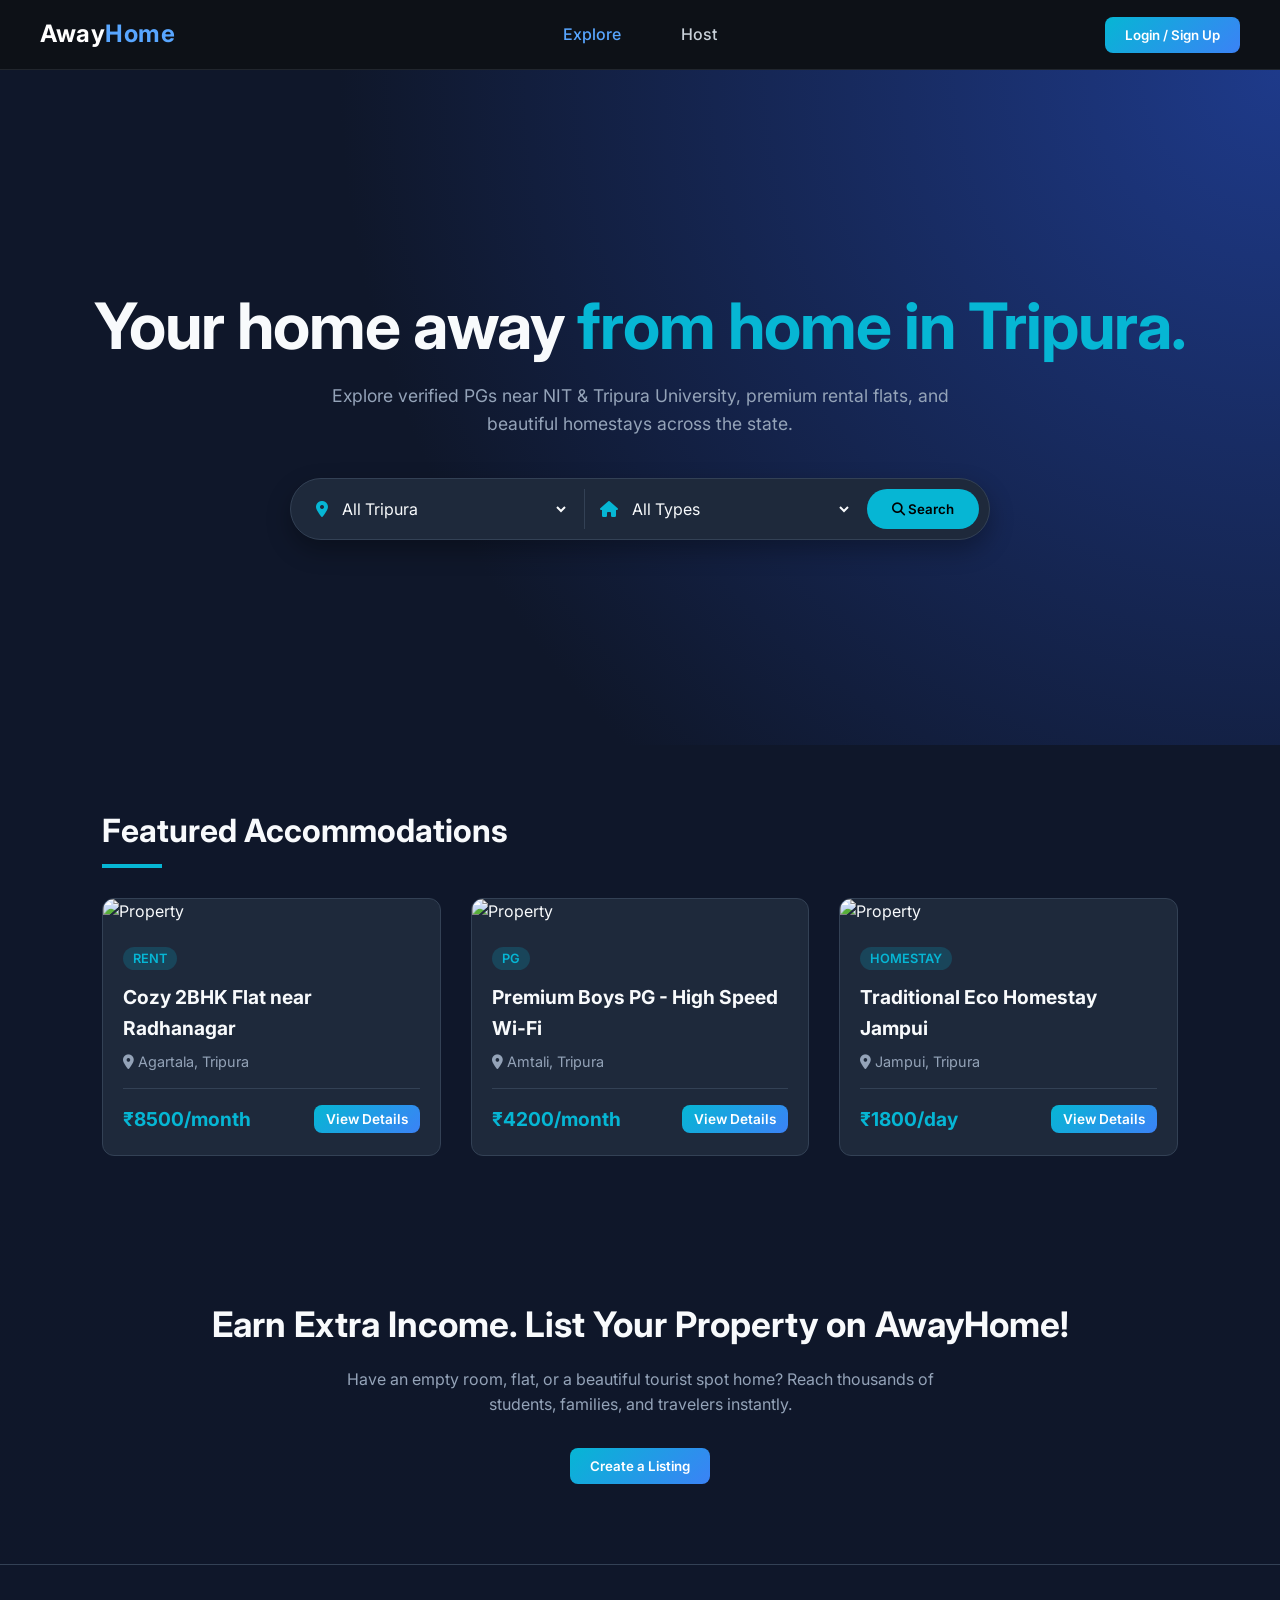
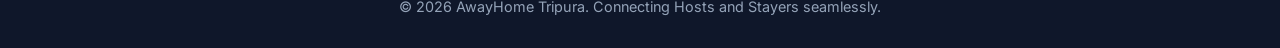
==== customer.html @ 304e469d "fix: add window location redirect to index.html inside logout handler" ====
<!DOCTYPE html>
<html lang="en">
<head>
    <meta charset="UTF-8">
    <meta name="viewport" content="width=device-width, initial-scale=1.0">
    <title>AwayHome | Your home away from home in Tripura</title>
    <link rel="stylesheet" href="style.css">
    <!-- FontAwesome for Icons -->
    <link rel="stylesheet" href="https://cdnjs.cloudflare.com/ajax/libs/font-awesome/6.4.0/css/all.min.css">
</head>
<body>

    <!-- Navigation Bar -->
    <header>
        <div class="logo">Away<span>Home</span></div>
    
        <nav class="nav-links">
          <a href="#discover" class="active">Explore</a>
          <a href="#list-property">Host</a>
        </nav>
    
        <div class="auth-controls">
          <span id="userGreeting" style="color: #94a3b8; display: none;"></span>
          <div class="button-group">
            <button id="hostDashBtn" class="btn-secondary" onclick="toggleForm('listModal')" style="display: none;">Dashboard</button>
            <button id="authBtn" class="btn-primary" onclick="openAuthModal()">Login / Sign Up</button>
          </div>
        </div>
      </header>

    <!-- Hero Section -->
    <section class="hero">
        <div class="hero-content">
            <h1>Your home away<span> from home in Tripura.</span></h1>
            <p class="sub-text">Explore verified PGs near NIT & Tripura University, premium rental flats, and beautiful homestays across the state.</p>
            
            <!-- Search & Filter Bar -->
            <div class="search-container">
                <div class="search-box">
                    <i class="fa-solid fa-location-dot"></i>
                    <select id="locationFilter">
                        <option value="all">All Tripura</option>
                        <option value="agartala">Agartala</option>
                        <option value="amtali">Amtali (Near NIT)</option>
                        <option value="jampui">Jampui Hills</option>
                        <option value="dharmanagar">Dharmanagar</option>
                    </select>
                </div>
                <div class="search-box">
                    <i class="fa-solid fa-house"></i>
                    <select id="typeFilter">
                        <option value="all">All Types</option>
                        <option value="rent">Rental House</option>
                        <option value="pg">PG / Hostel</option>
                        <option value="homestay">Homestay</option>
                    </select>
                </div>
                <button class="btn-search" onclick="filterListings()"><i class="fa-solid fa-magnifying-glass"></i> Search</button>
            </div>
        </div>
    </section>

    <!-- Main Content: Listings Section -->
    <main id="discover" class="container">
        <h2 class="section-title">Featured Accommodations</h2>
        <div class="listings-grid" id="listingsGrid">
            <!-- JavaScript will inject cards here dynamically -->
        </div>
    </main>

    <!-- Landlord Section / Call to Action -->
    <section id="list-property" class="cta-section">
        <div class="cta-content">
            <h2>Earn Extra Income. List Your Property on AwayHome!</h2>
            <p>Have an empty room, flat, or a beautiful tourist spot home? Reach thousands of students, families, and travelers instantly.</p>
            <a href="owner.html" style="text-decoration: none;">
                <button class="btn-primary">Create a Listing</button>
            </a>
        </div>
    </section>

    

    <footer>
        <p>&copy; 2026 AwayHome Tripura. Connecting Hosts and Stayers seamlessly.</p>
    </footer>


    <!-- Authentication Modal (Login / Signup) -->
    <div id="authModal" class="modal">
        <div class="modal-content" style="max-width: 400px;">
            <span class="close-btn" onclick="closeAuthModal()">&times;</span>
            <h3 id="authModalTitle">Login to AwayHome</h3>
            
            <form id="authForm" onsubmit="handleAuthSubmit(event)">
                <label>Email Address</label>
                <input type="email" id="authEmail" placeholder="name@example.com" required>

                <label>Password</label>
                <input type="password" id="authPassword" placeholder="••••••••" required>

                <button type="submit" id="authSubmitBtn" class="btn-primary" style="width: 100%; margin-top: 20px;">Sign In</button>
            
                <div class="divider">or</div>

                <button id="google-signin-btn" type="button" style="width: 100%; height: 40px; background-color: #ffffff; color: #1e293b; border: none; border-radius: 6px; display: flex; align-items: center; justify-content: center; font-size: 0.9rem; font-weight: 500; cursor: pointer;">
                    <img src="https://www.gstatic.com/firebasejs/ui/2.0.0/images/auth/google.svg" alt="Google Logo" style="width: 18px; height: 18px; margin-right: 10px; display: block;">
                    Sign in with Google
                  </button>
            </form>
            
            <p style="text-align: center; margin-top: 15px; font-size: 0.9rem; color: #94a3b8;">
                <span id="authToggleText">Don't have an account?</span> 
                <a href="#" id="authToggleLink" onclick="toggleAuthMode(event)" style="color: #06b6d4; text-decoration: none; font-weight: 600;">Sign Up</a>
            </p>
        </div>
    </div>

    <!-- Firebase App and Auth SDKs (v9 Compatible Compatibility Scripts) -->
    <script src="https://www.gstatic.com/firebasejs/10.7.1/firebase-app-compat.js"></script>
    <script src="https://www.gstatic.com/firebasejs/10.7.1/firebase-auth-compat.js"></script>

    <!-- Your existing local script mapping -->
    <script src="script.js"></script>
</body>

</html>
---- style.css ----
/* --- Google Fonts & Variables --- */
@import url('https://fonts.googleapis.com/css2?family=Inter:wght@300;400;600;700&display=swap');

:root {
    --bg-dark: #0f172a;       /* Premium Dark Slate Background */
    --card-bg: #1e293b;       /* Lighter slate for cards */
    --accent-cyan: #06b6d4;   /* High-energy Neon Cyan */
    --accent-blue: #3b82f6;   /* Electric Blue accent */
    --text-main: #f8fafc;     /* Clean Off-white */
    --text-muted: #94a3b8;    /* Muted Gray text */
}

* {
    margin: 0;
    padding: 0;
    box-sizing: border-box;
    font-family: 'Inter', sans-serif;
    scroll-behavior: smooth;
}

body {
    background-color: var(--bg-dark);
    color: var(--text-main);
    line-height: 1.6;
}

/* --- Header & Nav --- */
header {
    display: flex;
    justify-content: space-between;
    align-items: center;
    padding: 20px 8%;
    background-color: rgba(15, 23, 42, 0.95);
    position: sticky;
    top: 0;
    z-index: 100;
    border-bottom: 1px solid #334155;
}

.logo {
    font-size: 1.6rem;
    font-weight: 700;
    letter-spacing: 0.5px;
}

.logo span {
    color: var(--accent-cyan);
}

nav a {
    color: var(--text-muted);
    text-decoration: none;
    margin: 0 15px;
    font-weight: 600;
    transition: 0.3s;
}

nav a:hover, nav a.active {
    color: var(--accent-cyan);
}

/* --- Buttons --- */
.btn-primary {
    background: linear-gradient(135deg, var(--accent-cyan), var(--accent-blue));
    color: #fff;
    border: none;
    padding: 10px 20px;
    border-radius: 8px;
    cursor: pointer;
    font-weight: 600;
    transition: 0.3s transform ease;
}

.btn-secondary {
    background: transparent;
    color: var(--accent-cyan);
    border: 2px solid var(--accent-cyan);
    padding: 12px 25px;
    border-radius: 8px;
    cursor: pointer;
    font-weight: 600;
    transition: 0.3s;
}

.btn-secondary:hover {
    background: var(--accent-cyan);
    color: #000;
}

.btn-primary:hover {
    transform: translateY(-2px);
}

/* --- Hero Section --- */
.hero {
    min-height: 75vh;
    display: flex;
    align-items: center;
    justify-content: center;
    text-align: center;
    background: radial-gradient(circle at top right, #1e3a8a, var(--bg-dark) 65%);
    padding: 40px 20px;
}

.hero-content h1 {
    font-size: 4rem;
    font-weight: 700;
    margin-bottom: 5px;
    letter-spacing: -1px;
}

.hero-content h1 span {
    color: var(--accent-cyan);
}

.hero-content .tagline {
    color: var(--text-main);
    font-size: 1.4rem;
    font-weight: 400;
    font-style: italic;
    margin-bottom: 15px;
}

.hero-content .sub-text {
    color: var(--text-muted);
    font-size: 1.1rem;
    max-width: 650px;
    margin: 0 auto 40px auto;
}

/* --- Search Bar --- */
.search-container {
    display: flex;
    background-color: var(--card-bg);
    padding: 10px;
    border-radius: 50px;
    max-width: 700px;
    margin: 0 auto;
    border: 1px solid #334155;
    box-shadow: 0 10px 25px rgba(0,0,0,0.3);
}

.search-box {
    flex: 1;
    display: flex;
    align-items: center;
    padding: 0 15px;
    border-right: 1px solid #334155;
}

.search-box:last-of-type {
    border-right: none;
}

.search-box i {
    color: var(--accent-cyan);
    margin-right: 10px;
}

.search-box select {
    background: transparent;
    border: none;
    color: var(--text-main);
    width: 100%;
    outline: none;
    font-size: 1rem;
    cursor: pointer;
}

.search-box select option {
    background-color: var(--card-bg);
}

.btn-search {
    background-color: var(--accent-cyan);
    color: #000;
    border: none;
    padding: 12px 25px;
    border-radius: 50px;
    font-weight: 600;
    cursor: pointer;
}

/* --- Grid & Cards --- */
.container {
    padding: 60px 8%;
}

.section-title {
    font-size: 2rem;
    margin-bottom: 30px;
    position: relative;
}

.section-title::after {
    content: '';
    display: block;
    width: 60px;
    height: 4px;
    background-color: var(--accent-cyan);
    margin-top: 8px;
}

.listings-grid {
    display: grid;
    grid-template-columns: repeat(auto-fill, minmax(300px, 1fr));
    gap: 30px;
}

.card {
    background-color: var(--card-bg);
    border-radius: 12px;
    overflow: hidden;
    border: 1px solid #334155;
    transition: 0.3s;
}

.card:hover {
    transform: translateY(-5px);
    box-shadow: 0 10px 20px rgba(6, 182, 212, 0.15);
}

.card-img {
    height: 200px;
    width: 100%;
    object-fit: cover;
}

.card-body {
    padding: 20px;
}

.tag {
    background-color: rgba(6, 182, 212, 0.2);
    color: var(--accent-cyan);
    padding: 4px 10px;
    border-radius: 20px;
    font-size: 0.8rem;
    font-weight: 600;
    text-transform: uppercase;
}

.card-title {
    margin: 12px 0 6px 0;
    font-size: 1.2rem;
}

.card-location {
    color: var(--text-muted);
    font-size: 0.9rem;
    margin-bottom: 15px;
}

.card-footer {
    display: flex;
    justify-content: space-between;
    align-items: center;
    border-top: 1px solid #334155;
    padding-top: 15px;
}

.price {
    font-size: 1.2rem;
    font-weight: 700;
    color: var(--accent-cyan);
}

/* --- CTA Section --- */
.cta-section {
    background: linear-gradient(rgba(15,23,42,0.9), rgba(15,23,42,0.9)), url('https://images.unsplash.com/photo-1564013799919-ab600027ffc6?auto=format&fit=crop&w=1200&q=80');
    background-size: cover;
    background-position: center;
    padding: 80px 8%;
    text-align: center;
}

.cta-content h2 {
    font-size: 2.2rem;
    margin-bottom: 15px;
}

.cta-content p {
    color: var(--text-muted);
    max-width: 600px;
    margin: 0 auto 30px auto;
}

/* --- Form Modal --- */
.modal {
    display: none;
    position: fixed;
    top: 0; left: 0; width: 100%; height: 100%;
    background-color: rgba(0,0,0,0.7);
    justify-content: center;
    align-items: center;
    z-index: 1000;
}

.modal-content {
    background-color: var(--card-bg);
    padding: 30px;
    border-radius: 12px;
    width: 90%;
    max-width: 500px;
    border: 1px solid #334155;
    position: relative;
}

.close-btn {
    position: absolute;
    top: 15px; right: 20px;
    font-size: 1.8rem;
    cursor: pointer;
    color: var(--text-muted);
}

form label {
    display: block;
    margin-top: 12px;
    font-size: 0.9rem;
    color: var(--text-muted);
}

form input, form select {
    width: 100%;
    padding: 10px;
    background-color: var(--bg-dark);
    border: 1px solid #334155;
    border-radius: 6px;
    color: #fff;
    outline: none;
    margin-top: 5px;
}

footer {
    text-align: center;
    padding: 30px;
    border-top: 1px solid #334155;
    color: var(--text-muted);
    font-size: 0.9rem;
}
.divider {
    display: flex;
    align-items: center;
    text-align: center;
    margin: 15px 0;
    color: #888;
  }
  
  .divider::before, .divider::after {
    content: '';
    flex: 1;
    border-bottom: 1px solid #333;
  }
  
  .divider:not(:empty)::before { margin-right: .25em; }
  .divider:not(:empty)::after { margin-left: .25em; }
  
  .google-btn {
    width: 100%;
    height: 40px;
    background-color: #ffffff;
    color: #1f1f1f;
    border: none;
    border-radius: 4px;
    display: flex;
    align-items: center;
    justify-content: center;
    font-size: 14px;
    font-weight: 500;
    cursor: pointer;
    transition: background-color 0.2s ease;
  }
  
  .google-btn img {
    width: 18px;
    height: 18px;
    margin-right: 10px;
  }
  
  .google-btn:hover {
    background-color: #f1f1f1;
  }
 /* --- Optimized Mobile Responsive Navigation --- */
/* =========================================================================
   HEADER & NAVIGATION BASE STYLES (Desktop Baseline)
   ========================================================================= */
   header {
    background-color: #0d1117;
    padding: 0 40px;
    display: flex;
    justify-content: space-between;
    align-items: center;
    height: 70px;
    border-bottom: 1px solid #21262d;
    position: sticky;
    top: 0;
    z-index: 100;
}

.logo {
    color: #ffffff;
    font-size: 1.5rem;
    font-weight: bold;
    cursor: pointer;
}

.logo span {
    color: #58a6ff; /* Brand accent blue color */
}

.nav-links {
    display: flex;
    gap: 30px;
    align-items: center;
}

.nav-links a {
    color: #c9d1d9;
    text-decoration: none;
    font-size: 1rem;
    font-weight: 500;
    transition: color 0.3s ease;
}

.nav-links a:hover, .nav-links a.active {
    color: #58a6ff;
}

/* Authentication section wrapper layouts */
.auth-controls, .button-group {
    display: flex;
    align-items: center;
    gap: 15px;
}


/* =========================================================================
   PERFECT MOBILE VIEW (Place at the absolute bottom of your style.css)
   ========================================================================= */
@media (max-width: 768px) {
    header {
        flex-direction: column !important;
        align-items: center !important;
        justify-content: center !important;
        padding: 20px 15px !important;
        gap: 16px !important;
        height: auto !important; /* Expands height container naturally around content */
    }

    .logo {
        font-size: 1.4rem !important;
        margin: 0 !important;
    }

    /* Links row centered cleanly side-by-side */
    .nav-links {
        display: flex !important;
        flex-direction: row !important;
        justify-content: center !important;
        align-items: center !important;
        gap: 32px !important; /* Comfortable spacing for thumb-taps */
        margin: 5px 0 !important;
    }

    /* Auth container handles vertical stack rules cleanly */
    .auth-controls {
        display: flex !important;
        flex-direction: column !important;
        align-items: center !important;
        gap: 10px !important;
        width: 100% !important;
        margin: 0 !important;
    }

    /* Button alignment layout row */
    .button-group {
        display: flex !important;
        flex-direction: row !important;
        justify-content: center !important;
        align-items: center !important;
        gap: 12px !important;
        width: 100% !important;
    }

    #userGreeting {
        font-size: 0.9rem !important;
        margin: 0 !important;
        text-align: center !important;
    }

    /* Dynamic sizing configuration for buttons on small widths */
    #authBtn, #hostDashBtn {
        flex: 1 !important;
        max-width: 150px !important;
        text-align: center !important;
        padding: 10px 14px !important;
        font-size: 0.85rem !important;
        white-space: nowrap !important;
        border-radius: 6px !important;
        margin: 0 !important; /* Safely overwrites residual desktop offsets */
    }
}
/* =========================================================================
   ROLE SELECTION SPLASH SCREEN STYLES
   ========================================================================= */
   .role-overlay {
    position: fixed;
    top: 0;
    left: 0;
    width: 100%;
    height: 100%;
    background-color: #0d1117;
    z-index: 9999; /* Stands above everything, including the navbar */
    display: flex;
    justify-content: center;
    align-items: center;
    padding: 20px;
}

.role-card-container {
    text-align: center;
    max-width: 800px;
    width: 100%;
}

.role-title {
    color: #ffffff;
    font-size: 2.5rem;
    margin-bottom: 8px;
    font-weight: 700;
}

.role-title span {
    color: #58a6ff;
}

.role-subtitle {
    color: #8b949e;
    font-size: 1.1rem;
    margin-bottom: 40px;
}

.role-options {
    display: flex;
    gap: 24px;
    justify-content: center;
}

.role-card {
    background-color: #161b22;
    border: 1px solid #30363d;
    border-radius: 12px;
    padding: 30px 24px;
    flex: 1;
    max-width: 340px;
    cursor: pointer;
    transition: transform 0.2s ease, border-color 0.2s ease, box-shadow 0.2s ease;
    display: flex;
    flex-direction: column;
    align-items: center;
}

.role-card:hover {
    transform: translateY(-5px);
    border-color: #58a6ff;
    box-shadow: 0 8px 24px rgba(88, 166, 255, 0.1);
}

.role-icon {
    font-size: 3rem;
    margin-bottom: 16px;
}

.role-card h3 {
    color: #ffffff;
    font-size: 1.3rem;
    margin-bottom: 12px;
}

.role-card p {
    color: #8b949e;
    font-size: 0.9rem;
    line-height: 1.5;
    margin-bottom: 24px;
    text-align: center;
    flex-grow: 1; /* Ensures buttons line up evenly */
}

.role-btn {
    width: 100%;
    padding: 10px;
    font-weight: 600;
    border-radius: 6px;
    border: none;
    cursor: pointer;
}

/* Responsive optimization for mobile phones */
@media (max-width: 600px) {
    .role-options {
        flex-direction: column;
        align-items: center;
    }
    .role-card {
        width: 100%;
    }
    .role-title {
        font-size: 2rem;
    }
}
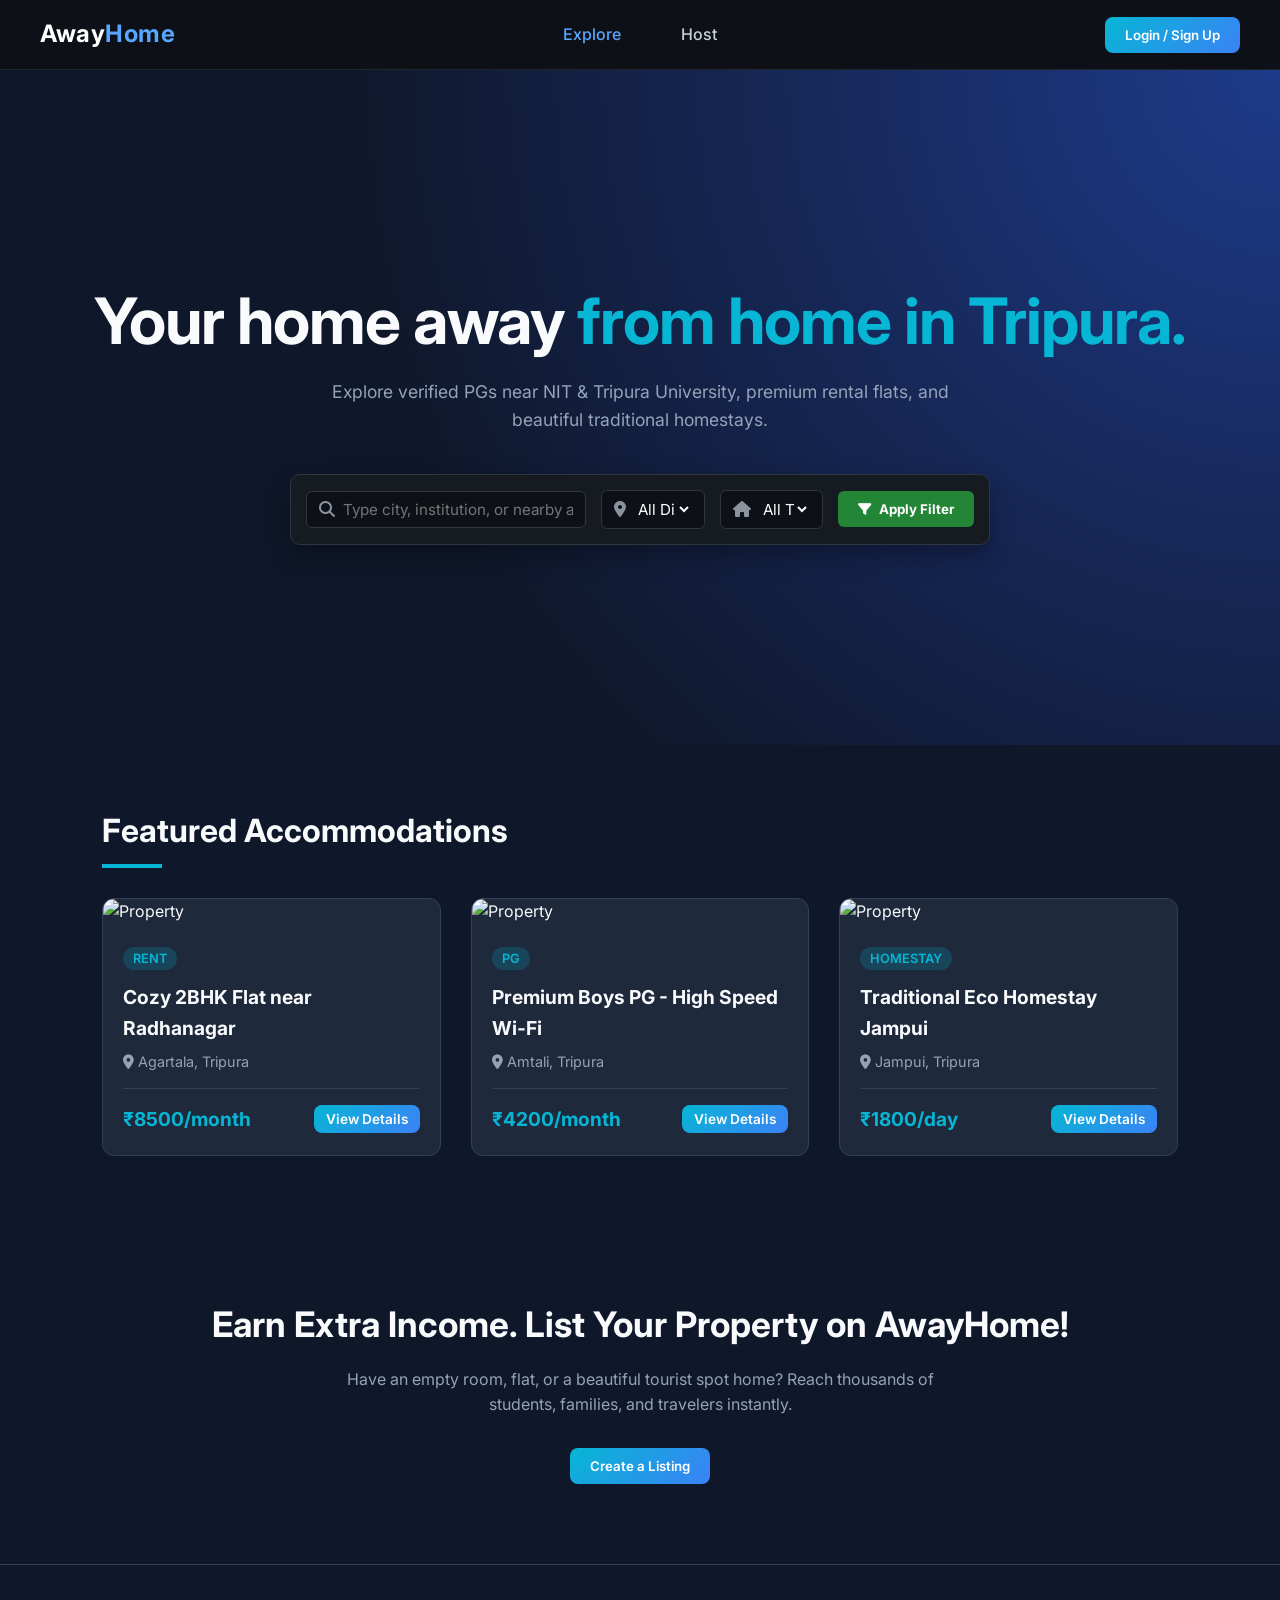
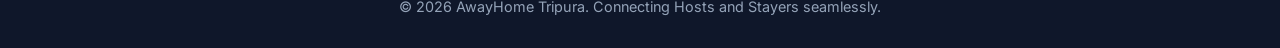
==== commit 17b57392: "feat: upgrade search engine with smart proximity and sync property types" ====
--- a/customer.html
+++ b/customer.html
@@ -5,70 +5,75 @@
     <meta name="viewport" content="width=device-width, initial-scale=1.0">
     <title>AwayHome | Your home away from home in Tripura</title>
     <link rel="stylesheet" href="style.css">
-    <!-- FontAwesome for Icons -->
     <link rel="stylesheet" href="https://cdnjs.cloudflare.com/ajax/libs/font-awesome/6.4.0/css/all.min.css">
 </head>
 <body>
 
-    <!-- Navigation Bar -->
     <header>
         <div class="logo">Away<span>Home</span></div>
-    
         <nav class="nav-links">
-          <a href="#discover" class="active">Explore</a>
-          <a href="#list-property">Host</a>
+            <a href="#discover" class="active">Explore</a>
+            <a href="#list-property">Host</a>
         </nav>
-    
         <div class="auth-controls">
-          <span id="userGreeting" style="color: #94a3b8; display: none;"></span>
-          <div class="button-group">
-            <button id="hostDashBtn" class="btn-secondary" onclick="toggleForm('listModal')" style="display: none;">Dashboard</button>
-            <button id="authBtn" class="btn-primary" onclick="openAuthModal()">Login / Sign Up</button>
-          </div>
+            <span id="userGreeting" style="color: #94a3b8; display: none;"></span>
+            <div class="button-group">
+                <button id="hostDashBtn" class="btn-secondary" onclick="toggleForm('listModal')" style="display: none;">Dashboard</button>
+                <button id="authBtn" class="btn-primary" onclick="openAuthModal()">Login / Sign Up</button>
+            </div>
         </div>
-      </header>
-
-    <!-- Hero Section -->
+    </header>
+
     <section class="hero">
         <div class="hero-content">
-            <h1>Your home away<span> from home in Tripura.</span></h1>
-            <p class="sub-text">Explore verified PGs near NIT & Tripura University, premium rental flats, and beautiful homestays across the state.</p>
-            
-            <!-- Search & Filter Bar -->
-            <div class="search-container">
-                <div class="search-box">
-                    <i class="fa-solid fa-location-dot"></i>
-                    <select id="locationFilter">
-                        <option value="all">All Tripura</option>
-                        <option value="agartala">Agartala</option>
-                        <option value="amtali">Amtali (Near NIT)</option>
-                        <option value="jampui">Jampui Hills</option>
-                        <option value="dharmanagar">Dharmanagar</option>
+            <h1>Your home away <span>from home in Tripura.</span></h1>
+            <p class="sub-text">Explore verified PGs near NIT & Tripura University, premium rental flats, and beautiful traditional homestays.</p>
+            
+            <div class="search-container" style="display: flex; flex-wrap: wrap; gap: 15px; background: #161b22; padding: 15px; border-radius: 10px; border: 1px solid #30363d; justify-content: center; align-items: center; margin-top: 20px;">
+                
+                <div class="search-box" style="display: flex; align-items: center; background: #0d1117; border: 1px solid #30363d; border-radius: 6px; padding: 8px 12px;">
+                    <i class="fa-solid fa-magnifying-glass" style="color: #8b949e; margin-right: 8px;"></i>
+                    <input type="text" id="textSearchInput" placeholder="Type city, institution, or nearby area (e.g. NIT)..." style="background: transparent; border: none; color: #fff; outline: none; font-size: 0.95rem; width: 230px;">
+                </div>
+
+                <div class="search-box" style="display: flex; align-items: center; background: #0d1117; border: 1px solid #30363d; border-radius: 6px; padding: 8px 12px;">
+                    <i class="fa-solid fa-location-dot" style="color: #8b949e; margin-right: 8px;"></i>
+                    <select id="locationFilter" style="background: transparent; border: none; color: #fff; outline: none; font-size: 0.95rem; cursor: pointer;">
+                        <option value="all">All Districts (Tripura)</option>
+                        <option value="west-tripura">West Tripura (Agartala, Amtali, Jirania)</option>
+                        <option value="sepahijala">Sepahijala (Bishalgarh, Sonamura)</option>
+                        <option value="gomati">Gomati (Udaipur)</option>
+                        <option value="south-tripura">South Tripura (Belonia)</option>
+                        <option value="khowai">Khowai</option>
+                        <option value="dhalai">Dhalai (Ambassa)</option>
+                        <option value="unakoti">Unakoti (Kailashahar)</option>
+                        <option value="north-tripura">North Tripura (Dharmanagar, Jampui Hills)</option>
                     </select>
                 </div>
-                <div class="search-box">
-                    <i class="fa-solid fa-house"></i>
-                    <select id="typeFilter">
+
+                <div class="search-box" style="display: flex; align-items: center; background: #0d1117; border: 1px solid #30363d; border-radius: 6px; padding: 8px 12px;">
+                    <i class="fa-solid fa-house" style="color: #8b949e; margin-right: 8px;"></i>
+                    <select id="typeFilter" style="background: transparent; border: none; color: #fff; outline: none; font-size: 0.95rem; cursor: pointer;">
                         <option value="all">All Types</option>
                         <option value="rent">Rental House</option>
                         <option value="pg">PG / Hostel</option>
                         <option value="homestay">Homestay</option>
                     </select>
                 </div>
-                <button class="btn-search" onclick="filterListings()"><i class="fa-solid fa-magnifying-glass"></i> Search</button>
+
+                <button class="btn-search" onclick="filterListings()" style="background: #238636; color: white; border: none; padding: 10px 20px; border-radius: 6px; font-weight: bold; cursor: pointer; display: flex; align-items: center; gap: 8px;">
+                    <i class="fa-solid fa-filter"></i> Apply Filter
+                </button>
             </div>
         </div>
     </section>
 
-    <!-- Main Content: Listings Section -->
     <main id="discover" class="container">
         <h2 class="section-title">Featured Accommodations</h2>
         <div class="listings-grid" id="listingsGrid">
-            <!-- JavaScript will inject cards here dynamically -->
-        </div>
+            </div>
     </main>
 
-    <!-- Landlord Section / Call to Action -->
     <section id="list-property" class="cta-section">
         <div class="cta-content">
             <h2>Earn Extra Income. List Your Property on AwayHome!</h2>
@@ -79,14 +84,17 @@
         </div>
     </section>
 
-    
-
     <footer>
         <p>&copy; 2026 AwayHome Tripura. Connecting Hosts and Stayers seamlessly.</p>
     </footer>
 
-
-    <!-- Authentication Modal (Login / Signup) -->
+    <div id="detailsModal" class="modal" style="display: none; position: fixed; z-index: 2000; left: 0; top: 0; width: 100%; height: 100%; background-color: rgba(0,0,0,0.8); align-items: center; justify-content: center;">
+        <div class="modal-content" style="max-width: 600px; width: 90%; background: #161b22; border: 1px solid #30363d; border-radius: 12px; padding: 25px; color: #fff; position: relative; max-height: 85vh; overflow-y: auto;">
+            <span class="close-btn" onclick="closeDetailsModal()" style="position: absolute; top: 15px; right: 20px; font-size: 28px; cursor: pointer; color: #8b949e;">&times;</span>
+            <div id="modalTargetContent"></div>
+        </div>
+    </div>
+
     <div id="authModal" class="modal">
         <div class="modal-content" style="max-width: 400px;">
             <span class="close-btn" onclick="closeAuthModal()">&times;</span>
@@ -95,33 +103,312 @@
             <form id="authForm" onsubmit="handleAuthSubmit(event)">
                 <label>Email Address</label>
                 <input type="email" id="authEmail" placeholder="name@example.com" required>
-
+                
                 <label>Password</label>
                 <input type="password" id="authPassword" placeholder="••••••••" required>
-
+                
                 <button type="submit" id="authSubmitBtn" class="btn-primary" style="width: 100%; margin-top: 20px;">Sign In</button>
-            
                 <div class="divider">or</div>
-
-                <button id="google-signin-btn" type="button" style="width: 100%; height: 40px; background-color: #ffffff; color: #1e293b; border: none; border-radius: 6px; display: flex; align-items: center; justify-content: center; font-size: 0.9rem; font-weight: 500; cursor: pointer;">
-                    <img src="https://www.gstatic.com/firebasejs/ui/2.0.0/images/auth/google.svg" alt="Google Logo" style="width: 18px; height: 18px; margin-right: 10px; display: block;">
-                    Sign in with Google
-                  </button>
             </form>
-            
+
+            <button id="google-signin-btn" type="button" style="width: 100%; height: 40px; background-color: #fff; border: 1px solid #30363d; border-radius: 6px; cursor: pointer; display: flex; align-items: center; justify-content: center; gap: 10px; font-weight: 500;">
+                <img src="https://www.gstatic.com/firebasejs/ui/2.0.0/images/auth/google.svg" alt="Google Logo" style="width: 18px; height: 18px;">
+                Sign in with Google
+            </button>
+
             <p style="text-align: center; margin-top: 15px; font-size: 0.9rem; color: #94a3b8;">
-                <span id="authToggleText">Don't have an account?</span> 
-                <a href="#" id="authToggleLink" onclick="toggleAuthMode(event)" style="color: #06b6d4; text-decoration: none; font-weight: 600;">Sign Up</a>
+                <span id="authToggleText">Don't have an account?</span>
+                <a href="#" id="authToggleLink" onclick="toggleAuthMode(event)" style="color: #06b6d4; text-decoration: none;">Sign Up</a>
             </p>
         </div>
     </div>
 
-    <!-- Firebase App and Auth SDKs (v9 Compatible Compatibility Scripts) -->
     <script src="https://www.gstatic.com/firebasejs/10.7.1/firebase-app-compat.js"></script>
     <script src="https://www.gstatic.com/firebasejs/10.7.1/firebase-auth-compat.js"></script>
-
-    <!-- Your existing local script mapping -->
+    <script src="https://www.gstatic.com/firebasejs/10.7.1/firebase-firestore-compat.js"></script>
+
     <script src="script.js"></script>
+
+    <script>
+      // FIXED: We DO NOT redefine 'const firebaseConfig' here. 
+      // It is already loaded and declared right above inside your script.js file.
+      
+      // Initialize Firestore reference handle directly using the active connection profile
+      const db = firebase.firestore();
+      const listingsGrid = document.getElementById("listingsGrid"); 
+
+      let globalListingsCache = []; // Holds live database state for local calculation
+
+    // Smart Proximity Dictionary: Maps search keywords to associated areas in Tripura
+    const proximityKeywords = {
+        "nit": ["amtali", "jirania", "west tripura"],
+        "agartala": ["radhanagar", "dhaleswar", "mahanam city", "nalgaria", "west tripura"],
+        "tripura university": ["suryamaninagar", "amtali", "west tripura"],
+        "jampui": ["vanghmun", "north tripura", "hill station"],
+        "nalgaria": ["mahanam", "ranirbazar", "jirania"]
+    };
+
+    function fetchLiveListings() {
+        console.log("Initializing Smart Real-time Sync Pipeline...");
+        
+        if (listingsGrid) {
+            listingsGrid.innerHTML = "<p style='color: #8b949e; text-align: center; width: 100%; padding: 20px;'>Connecting to AwayHome Database...</p>";
+        }
+
+        db.collection("listings").orderBy("createdAt", "desc").onSnapshot((snapshot) => {
+            globalListingsCache = []; // Reset local cache array
+            console.log("Database updated! Total items pulled:", snapshot.size);
+            
+            snapshot.forEach((doc) => {
+                globalListingsCache.push({ id: doc.id, ...doc.data() });
+            });
+            
+            // Run the rendering engine automatically to process filters
+            filterListings();
+        }, (error) => {
+            console.error("Firestore loading error:", error);
+        });
+    }
+
+    function filterListings() {
+        const textSearchInput = document.getElementById("textSearchInput");
+        const locationFilter = document.getElementById("locationFilter");
+        const typeFilter = document.getElementById("typeFilter");
+
+        const textSearch = textSearchInput ? textSearchInput.value.toLowerCase().trim() : "";
+        const selectedDistrict = locationFilter ? locationFilter.value : "all";
+        const selectedType = typeFilter ? typeFilter.value : "all";
+
+        if (!listingsGrid) return;
+        listingsGrid.innerHTML = ""; // Clear current grid view
+
+        // Filter database array cache dynamically
+        const filteredResults = globalListingsCache.filter(item => {
+            const itemTitle = (item.title || "").toLowerCase();
+            const itemLocation = (item.location || "").toLowerCase();
+            const itemDescription = (item.description || "").toLowerCase();
+            const itemType = (item.type || "").toLowerCase();
+
+            // 1. Evaluate Property Type Match with Smart Keyword Mapping
+        let matchesType = false;
+        if (selectedType === "all") {
+            matchesType = true;
+        } else {
+            // Check direct exact values or shorthand strings
+            if (itemType === selectedType) {
+                matchesType = true;
+            } 
+            // Smart Mapping for 'Rental House' option (captures 'rent', 'flat', 'house', 'bhk', 'apartment')
+            else if (selectedType === "rent" && (itemType.includes("rent") || itemTitle.toLowerCase().includes("flat") || itemTitle.toLowerCase().includes("house") || itemTitle.toLowerCase().includes("bhk") || itemTitle.toLowerCase().includes("apartment"))) {
+                matchesType = true;
+            } 
+            // Smart Mapping for 'PG / Hostel' option (captures 'pg', 'hostel', 'sharing', 'boys', 'girls')
+            else if (selectedType === "pg" && (itemType.includes("pg") || itemType.includes("hostel") || itemTitle.toLowerCase().includes("pg") || itemTitle.toLowerCase().includes("hostel"))) {
+                matchesType = true;
+            } 
+            // Smart Mapping for 'Homestay' option (captures 'homestay', 'stay', 'cabin', 'eco')
+            else if (selectedType === "homestay" && (itemType.includes("homestay") || itemTitle.toLowerCase().includes("homestay") || itemTitle.toLowerCase().includes("stay"))) {
+                matchesType = true;
+            }
+        }
+
+            // 2. Evaluate District Dropdown Match with Smart Area Mapping
+        let matchesDistrict = false;
+        if (selectedDistrict === "all") {
+            matchesDistrict = true;
+        } else {
+            const normalizedDistrictString = selectedDistrict.replace("-", " "); // e.g., "north-tripura" -> "north tripura"
+            
+            // Direct check: Does the document text explicitly mention the district name?
+            if (itemLocation.includes(normalizedDistrictString) || itemDescription.includes(normalizedDistrictString)) {
+                matchesDistrict = true;
+            } 
+            // Smart sub-location check: If "North Tripura" is selected, automatically capture Jampui properties!
+            else if (selectedDistrict === "north-tripura" && (itemLocation.includes("jampui") || itemTitle.includes("jampui"))) {
+                matchesDistrict = true;
+            }
+            // Smart sub-location check: If "West Tripura" is selected, automatically match Agartala, Amtali, and Jirania options!
+            else if (selectedDistrict === "west-tripura" && (itemLocation.includes("agartala") || itemLocation.includes("amtali") || itemLocation.includes("jirania") || itemLocation.includes("nalgaria"))) {
+                matchesDistrict = true;
+            }
+        }
+
+            // 3. Evaluate Smart Proximity Text Matching Engine
+            let matchesText = false;
+            if (textSearch === "") {
+                matchesText = true;
+            } else {
+                if (itemTitle.includes(textSearch) || itemLocation.includes(textSearch) || itemDescription.includes(textSearch)) {
+                    matchesText = true;
+                } else {
+                    for (const [key, associatedPlaces] of Object.entries(proximityKeywords)) {
+                        if (textSearch.includes(key) || key.includes(textSearch)) {
+                            associatedPlaces.forEach(place => {
+                                if (itemLocation.includes(place) || itemDescription.includes(place)) {
+                                    matchesText = true;
+                                }
+                            });
+                        }
+                    }
+                }
+            }
+
+            return matchesType && matchesDistrict && matchesText;
+        });
+
+        // Render dynamic matches array onto dashboard grid
+        if (filteredResults.length === 0) {
+            listingsGrid.innerHTML = `<p style="color: #8b949e; text-align: center; width:100%; padding: 40px;">No accommodations found matching those filters in this region.</p>`;
+            return;
+        }
+
+        filteredResults.forEach(data => {
+            const title = data.title || "Untitled Property";
+            const location = data.location || "Location not specified";
+            const rent = data.rent || "N/A";
+            const description = data.description || "No description loaded.";
+            const type = data.type ? data.type.toUpperCase() : "ROOM";
+            const imageUrl = (data.images && data.images.length > 0) ? data.images[0] : "https://via.placeholder.com/300x200";
+
+            const cardHTML = `
+                <div class="property-card" style="background: #161b22; border: 1px solid #30363d; border-radius: 8px; margin: 15px; overflow: hidden; width: 300px; display: inline-block; text-align: left; vertical-align: top;">
+                    <div style="position: relative; height: 180px; background: #0d1117;">
+                        <img src="${imageUrl}" style="width: 100%; height: 100%; object-fit: cover;" onerror="this.src='https://via.placeholder.com/300x200';">
+                        <span style="position: absolute; top: 10px; left: 10px; background: #58a6ff; color: #fff; padding: 3px 6px; font-size: 0.7rem; font-weight: bold; border-radius: 4px;">${type}</span>
+                    </div>
+                    <div style="padding: 15px;">
+                        <h3 style="margin: 0 0 8px 0; color: #fff; font-size: 1.1rem; white-space: nowrap; overflow: hidden; text-overflow: ellipsis;">${title}</h3>
+                        <p style="margin: 0 0 10px 0; color: #8b949e; font-size: 0.85rem;"><i class="fa-solid fa-location-dot"></i> ${location}</p>
+                        <div style="display: flex; justify-content: space-between; align-items: center; border-top: 1px solid #30363d; padding-top: 10px;">
+                            <span style="color: #2ea043; font-weight: bold;">₹${rent}/mo</span>
+                            <button onclick="viewDetails('${data.id}')" style="background: #21262d; border: 1px solid #30363d; color: #58a6ff; padding: 5px 10px; border-radius: 4px; cursor: pointer; font-size: 0.8rem;">View Details</button>
+                        </div>
+                    </div>
+                </div>
+            `;
+            listingsGrid.innerHTML += cardHTML;
+        });
+    }
+
+    // Connect text input engine to execute automatically as user types live!
+    document.addEventListener("DOMContentLoaded", () => {
+        fetchLiveListings();
+        const textSearchField = document.getElementById("textSearchInput");
+        if (textSearchField) {
+            textSearchField.addEventListener("input", filterListings);
+        }
+    });
+
+    function viewDetails(id) {
+        // Keeps your view detail popup functional
+        if (typeof window.openDetailsModal === "function") {
+            window.openDetailsModal(id);
+        } else {
+            // Fallback back onto standard view mode if needed
+            alert("Property Selected Document ID: " + id);
+        }
+    }
+
+      // Safe DOM listener execution trigger initialization sequence
+      if (document.readyState === "loading") {
+          document.addEventListener("DOMContentLoaded", fetchLiveListings);
+      } else {
+          fetchLiveListings();
+      }
+
+      // 1. Fetch exact document matching payload from Cloud Firestore and trigger Modal
+    async function viewDetails(id) {
+        console.log("Fetching detailed profile for document ID:", id);
+        const modal = document.getElementById("detailsModal");
+        const container = document.getElementById("modalTargetContent");
+        
+        if (!modal || !container) return;
+
+        // Show modal framework immediately with a loading state
+        container.innerHTML = "<p style='color: #8b949e; text-align: center; padding: 20px;'>Loading full listing details...</p>";
+        modal.style.display = "flex";
+
+        try {
+            // Target the specific document directly by its unique string ID
+            const doc = await db.collection("listings").doc(id).get();
+            
+            if (!doc.exists) {
+                container.innerHTML = "<p style='color: #f85149;'>Error: Listing no longer exists.</p>";
+                return;
+            }
+
+            const data = doc.data();
+            const title = data.title || "Untitled Property";
+            const location = data.location || "Location not specified";
+            const rent = data.rent || "N/A";
+            const description = data.description || "No descriptions uploaded.";
+            const type = data.type ? data.type.toUpperCase() : "ROOM";
+            const imageUrl = (data.images && data.images.length > 0) ? data.images[0] : "https://via.placeholder.com/300x200";
+
+            // Inject the complete, un-truncated dataset layout structure
+            container.innerHTML = `
+                <div style="text-align: left;">
+                    <span style="background: #58a6ff; color: #fff; padding: 4px 8px; font-size: 0.75rem; font-weight: bold; border-radius: 4px; display: inline-block; margin-bottom: 15px;">${type}</span>
+                    <h2 style="margin: 0 0 10px 0; font-size: 1.6rem; color: #fff;">${title}</h2>
+                    <p style="color: #2ea043; font-weight: bold; font-size: 1.3rem; margin: 0 0 15px 0;">₹${rent} <span style="font-size: 0.85rem; color: #8b949e; font-weight: normal;">/ month</span></p>
+                    
+                    <div style="width: 100%; height: 280px; border-radius: 8px; overflow: hidden; margin-bottom: 20px; background: #0d1117;">
+                        <img src="${imageUrl}" alt="${title}" style="width: 100%; height: 100%; object-fit: cover;" onerror="this.src='https://via.placeholder.com/300x200';">
+                    </div>
+                    
+                    <h4 style="margin: 0 0 5px 0; color: #8b949e; font-size: 0.9rem;"><i class="fa-solid fa-location-dot"></i> Exact Location</h4>
+                    <p style="color: #c9d1d9; margin: 0 0 20px 0; font-size: 1rem; line-height: 1.4;">${location}</p>
+                    
+                    <h4 style="margin: 0 0 5px 0; color: #8b949e; font-size: 0.9rem;"><i class="fa-solid fa-list-check"></i> Description & Amenities</h4>
+                    <p style="color: #e6edf2; margin: 0; font-size: 0.95rem; line-height: 1.6; white-space: pre-wrap; background: #0d1117; padding: 15px; border-radius: 6px; border: 1px solid #21262d;">
+                        ${description}
+                    </p>
+                    
+                    <button onclick="closeDetailsModal()" style="margin-top: 20px; width: 100%; background: #238636; border: none; color: white; padding: 10px; border-radius: 6px; font-weight: bold; cursor: pointer;">
+                        Back to Exploration
+                    </button>
+                </div>
+            `;
+
+        } catch (error) {
+            console.error("Error retrieving individual document profiles:", error);
+            container.innerHTML = `<p style='color: #f85149;'>Error loading details: ${error.message}</p>`;
+        }
+    }
+
+    // 2. Close Modal function
+    function closeDetailsModal() {
+        const modal = document.getElementById("detailsModal");
+        if (modal) modal.style.display = "none";
+    }
+
+    // Close window option if clicking onto outer screen background backdrop space area
+    window.onclick = function(event) {
+        const detModal = document.getElementById("detailsModal");
+        const authModal = document.getElementById("authModal");
+        if (event.target == detModal) detModal.style.display = "none";
+        if (event.target == authModal) closeAuthModal();
+
+        // --- AUTH MODAL INTERACTION CONTROLLERS ---
+    
+    function openAuthModal() {
+        console.log("Opening login authentication modal layout...");
+        const modal = document.getElementById("authModal");
+        if (modal) {
+            modal.style.display = "flex";
+        } else {
+            console.error("Error: Could not find HTML block with id='authModal'");
+        }
+    }
+
+    function closeAuthModal() {
+        const modal = document.getElementById("authModal");
+        if (modal) {
+            modal.style.display = "none";
+        }
+    }
+
+    }
+    </script>
 </body>
-
 </html>
